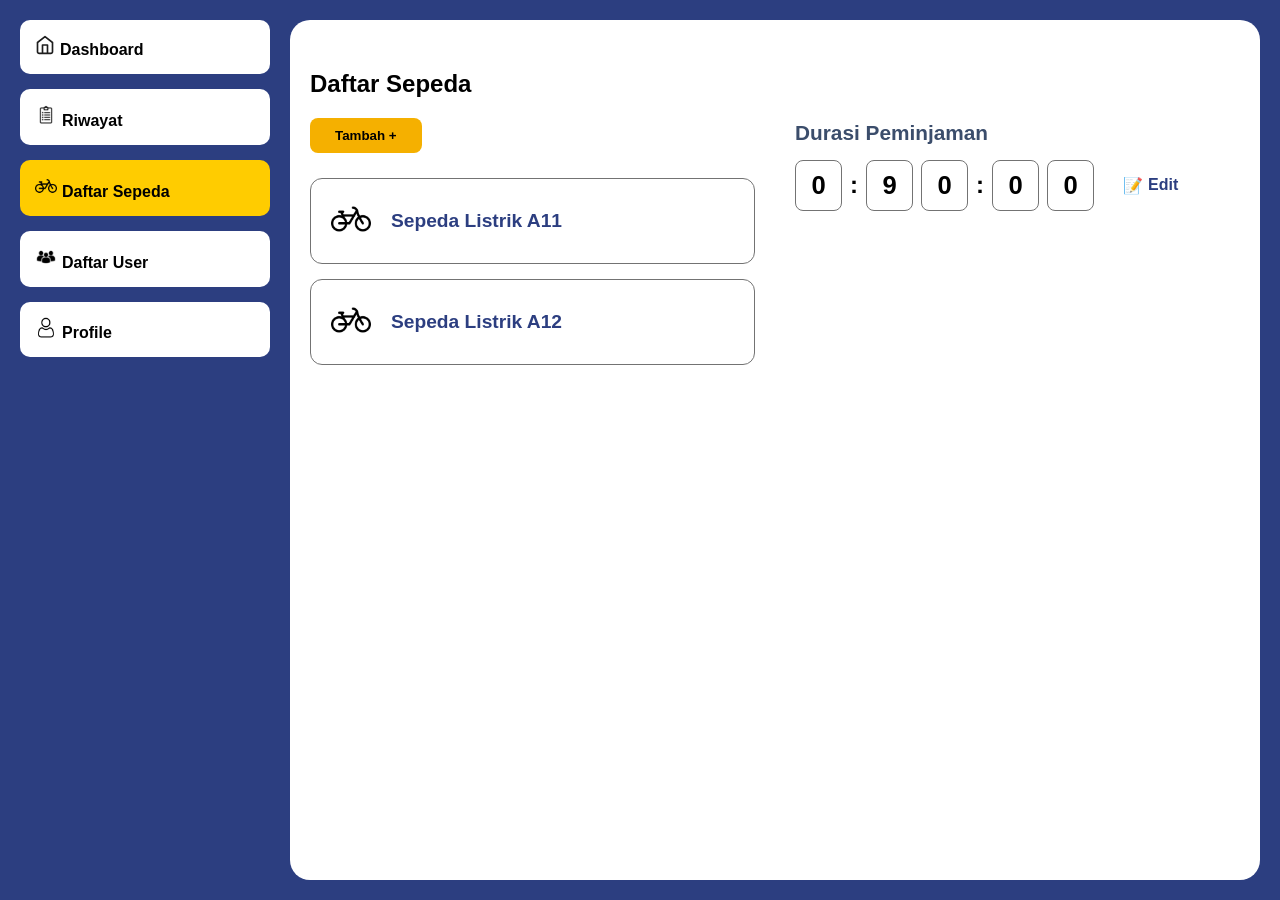
==== daftar-sepeda.html @ 7636c154 "first commit" ====
<!DOCTYPE html>
<html lang="id">
<head>
    <meta charset="UTF-8">
    <link rel="stylesheet" href="daftar-sepeda.css">
    <title>Dashboard</title>
</head>
<body>
    <div class="main-layout">
        
        <!-- Sidebar -->
        <nav class="sidebar">
            <button class="menu-item" style="font-size: 12pt;">
                <img src="assets/dash.svg" alt="dashboard" width="20pt" style="padding-right: 5px;">Dashboard
            </button>
            <button class="menu-item" style="font-size: 12pt;">
                <img src="assets/riw.svg" alt="riwayat" width="22pt" style="padding-right: 5px;">Riwayat
            </button>
            <button class="menu-item active" style="font-size: 12pt;">
                <img src="assets/sep.svg" alt="daftar sepeda" width="22pt" style="padding-right: 5px;">Daftar Sepeda
            </button>
            <button class="menu-item" style="font-size: 12pt;">
                <img src="assets/us.svg" alt="daftar user" width="22pt" style="padding-right: 5px;">Daftar User
            </button>
            <button class="menu-item" style="font-size: 12pt;">
                <img src="assets/pro.svg" alt="profile" width="22pt" style="padding-right: 5px;">Profile
            </button>
        </nav>

        <!-- Content Area -->
        <main class="content">
            <div class="sepeda-layout">
                
                <!-- Bagian Kiri: Daftar Sepeda -->
                <div class="sepeda-left">
                    <h2>Daftar Sepeda</h2>
                    <!-- Tambahkan ID btnBukaTambah di sini -->
                    <button class="btn-tambah" id="btnBukaTambah">Tambah +</button>

                    <!-- KOSONGKAN ISINYA, JS YANG AKAN MENGISI KARTUNYA SECARA OTOMATIS -->
                    <div class="sepeda-list" id="sepedaListContainer">
                    </div>
                </div>

                <!-- Bagian Kanan: Durasi Peminjaman -->
                <div class="sepeda-right">
                    <h3 class="durasi-title">Durasi Peminjaman</h3>
                    
                    <div class="durasi-container">
                        <input type="text" class="time-box" id="t-h" value="0" maxlength="1" readonly>
                        <span class="colon">:</span>
                        <input type="text" class="time-box" id="t-m1" value="9" maxlength="1" readonly>
                        <input type="text" class="time-box" id="t-m2" value="0" maxlength="1" readonly>
                        <span class="colon">:</span>
                        <input type="text" class="time-box" id="t-s1" value="0" maxlength="1" readonly>
                        <input type="text" class="time-box" id="t-s2" value="0" maxlength="1" readonly>
                        
                        <button class="btn-edit" id="btnEdit">
                            <span class="edit-icon">📝</span> Edit
                        </button>
                    </div>

                    <!-- Wadah untuk Tombol Batal & Simpan (Disembunyikan di awal) -->
                    <div class="action-buttons" id="actionButtons" style="display: none;">
                        <button class="btn-batal" id="btnBatal">Batal</button>
                        <button class="btn-simpan" id="btnSimpan">Simpan</button>
                    </div>
                </div>

            </div> <!-- Akhir sepeda-layout -->

            <!-- Kotak Detail Sepeda (Edit & Hapus) -->
            <div class="sepeda-detail-box" id="sepedaDetail" style="display: none;">
                <button class="btn-close-detail" id="btnCloseDetail">&times;</button>
                
                <div class="detail-icon">
                    <img src="assets/sepeda.svg" alt="sepeda">
                </div>
                
                <!-- Tag h3 diubah jadi input agar kompatibel 100% dengan fitur Edit JS -->
                <input type="text" class="detail-name-input" id="detailName" value="" readonly>
                
                <div class="detail-actions">
                    <button class="btn-edit-sepeda" id="btnEditSepeda">Edit</button>
                    <button class="btn-hapus-sepeda" id="btnHapusSepeda">Hapus</button>
                    <button class="btn-simpan-sepeda" id="btnSimpanSepeda" style="display: none;">Simpan</button>
                </div>
            </div>

            <!-- KOTAK BARU: Untuk Tambah Sepeda -->
            <div class="sepeda-detail-box" id="tambahSepedaBox" style="display: none;">
                <button class="btn-close-detail" id="btnCloseTambah">&times;</button>
                
                <div class="detail-icon">
                    <img src="assets/sepeda.svg" alt="sepeda">
                </div>
                
                <!-- Teks "Sepeda Listrik" berdampingan dengan input kotak -->
                <div class="input-tambah-container">
                    <span class="prefix-tambah">Sepeda Listrik</span>
                    <input type="text" id="inputKodeSepeda" class="input-kode" placeholder="..." maxlength="4">
                </div>
                
                <!-- Tombol Simpan/Tambah berwarna hijau -->
                <button class="btn-simpan-sepeda" id="btnSubmitTambah" style="background-color: #10b981; margin: 0 auto; display: block; width: 100%; max-width: 150px;">Tambah</button>
            </div>

        </main>
    </div>

    <script src="daftar-sepeda.js"></script>
</body>
</html>
---- daftar-sepeda.css ----
/* ==========================================================================
   1. Base & Layout Utama
   ========================================================================== */
body { 
    margin: 0; 
    font-family: sans-serif; 
    background-color: #2c3e80; 
    height: 100vh; 
}

.main-layout { 
    display: flex; 
    padding: 20px; 
    gap: 20px; 
    height: 100vh; 
    box-sizing: border-box; 
}

.content { 
    flex-grow: 1; 
    background: white; 
    border-radius: 20px; 
    padding: 20px; 
    overflow-y: auto; 
}

/* Layout untuk membagi halaman daftar sepeda (Kiri & Kanan) */
.sepeda-layout {
    display: flex;
    justify-content: space-between;
    align-items: flex-start;
    gap: 40px;
    padding-top: 10px;
}

/* ==========================================================================
   2. Sidebar & Logo
   ========================================================================== */
.sidebar { 
    width: 250px; 
    display: flex; 
    flex-direction: column; 
    gap: 15px; 
}

.logo-sidebar {
    padding: 20px;
    text-align: center;
    margin-bottom: 20px;
}

.logo-sidebar img {
    width: 80%;
    max-width: 120px;
    height: auto;
}

.menu-item { 
    padding: 15px; 
    border-radius: 10px; 
    border: none; 
    cursor: pointer; 
    font-weight: bold; 
    text-align: left; 
    background: white; 
}

.menu-item.active { 
    background: #ffcc00; 
}

/* ==========================================================================
   3. Bagian Kiri: Daftar & Card Sepeda
   ========================================================================== */
.sepeda-left {
    flex: 1;
    max-width: 500px;
}

.btn-tambah {
    background-color: #f5b000;
    color: black;
    border: none;
    padding: 10px 25px;
    border-radius: 8px;
    font-weight: bold;
    cursor: pointer;
    margin-bottom: 25px;
}

.sepeda-list {
    display: flex;
    flex-direction: column;
    gap: 15px;
}

.sepeda-card {
    display: flex;
    align-items: center;
    padding: 20px;
    border: 1px solid #737373;
    border-radius: 12px;
    gap: 20px;
    cursor: pointer;
    transition: background-color 0.2s;
}

.sepeda-card:hover {
    background-color: #f0f0f0;
}

.sepeda-card.active {
    background-color: #a0a6b1;
    border-color: #a0a6b1;
}

.sepeda-card.active .bike-name {
    color: #2c3e80;
}

.bike-icon-box img {
    width: 40px;
}

.bike-name {
    font-weight: bold;
    font-size: 1.2em;
    color: #2c3e80;
}

/* ==========================================================================
   4. Bagian Kanan: Durasi Peminjaman & Tombol Aksi
   ========================================================================== */
.sepeda-right {
    flex: 1;
    padding-top: 50px;
    display: flex;
    flex-direction: column;
    align-items: flex-start;
}

.durasi-title {
    color: #3b4d6b;
    margin-bottom: 15px;
    font-size: 1.3em;
}

.durasi-container {
    display: flex;
    align-items: center;
    gap: 8px;
}

.time-box {
    border: 1px solid #737373;
    border-radius: 8px;
    padding: 10px 0;
    font-size: 1.6em;
    font-weight: bold;
    text-align: center;
    background-color: white;
    width: 45px;
    color: black;
    outline: none;
}

.time-box:read-only {
    cursor: default;
}

.time-box:focus:not(:read-only) {
    border-color: #2c3e80;
    box-shadow: 0 0 5px rgba(44, 62, 128, 0.3);
}

.colon {
    font-size: 1.5em;
    font-weight: bold;
}

.btn-edit {
    background: none;
    border: none;
    color: #2c3e80;
    font-weight: bold;
    font-size: 1em;
    cursor: pointer;
    margin-left: 15px;
    display: flex;
    align-items: center;
    gap: 5px;
}

.btn-edit.disabled {
    color: #b0b0b0;
    cursor: not-allowed;
}

.action-buttons {
    display: flex;
    gap: 15px;
    margin-top: 15px;
    margin-left: 70px;
}

.btn-batal {
    background-color: #ef4444;
    color: white;
    border: none;
    padding: 10px 25px;
    border-radius: 8px;
    font-weight: bold;
    cursor: pointer;
}

.btn-simpan {
    background-color: #10b981;
    color: white;
    border: none;
    padding: 10px 25px;
    border-radius: 8px;
    font-weight: bold;
    cursor: pointer;
}

/* ==========================================================================
   5. Kotak Detail Sepeda
   ========================================================================== */
.sepeda-detail-box {
    position: relative; /* Penting untuk tombol close (&times;) absolut di dalamnya */
    margin-top: -98px;
    border: 1px solid #737373;
    border-radius: 12px;
    padding: 40px 20px;
    display: flex;
    flex-direction: column;
    align-items: center;
    width: 100%;
    max-width: 350px;
    background-color: white;
    margin-left: 500px;
    margin-right: auto; 
}

.btn-close-detail {
    position: absolute;
    top: 10px;
    right: 15px;
    background: none;
    border: none;
    font-size: 24px;
    cursor: pointer;
    color: #737373;
}

.detail-icon img {
    width: 60px;
    margin-bottom: 15px;
}

.detail-name {
    color: #2c3e80;
    margin-bottom: 25px;
    font-size: 1.4em;
    text-align: center;
}

.detail-actions {
    display: flex;
    flex-direction: column;
    gap: 15px;
    width: 100%;
    max-width: 150px;
}

.btn-edit-sepeda {
    background-color: #f5b000;
    color: black;
    border: none;
    padding: 12px;
    border-radius: 8px;
    font-weight: bold;
    cursor: pointer;
}

.btn-hapus-sepeda {
    background-color: #ef4444;
    color: white;
    border: none;
    padding: 12px;
    border-radius: 8px;
    font-weight: bold;
    cursor: pointer;
}

/* Mengganti gaya H3 menjadi Input yang tak terlihat bingkainya */
.detail-name-input {
    color: #2c3e80;
    margin-bottom: 25px;
    font-size: 1.4em;
    text-align: center;
    font-weight: bold;
    border: none;
    background: transparent;
    width: 100%;
    font-family: inherit;
    outline: none; /* Menghilangkan garis biru saat diklik */
}

/* Sedikit garis bawah saat sedang diedit agar user tahu */
.detail-name-input:not(:read-only) {
    border-bottom: 2px dashed #a0a6b1; 
    border-radius: 0;
}

/* State saat tombol Edit berubah jadi abu-abu */
.btn-edit-sepeda.editing {
    background-color: #808080; /* Warna abu-abu */
    color: black;
    cursor: default;
}

/* Desain Tombol Simpan (Hijau) */
.btn-simpan-sepeda {
    background-color: #10b981; /* Hijau terang */
    color: white;
    border: none;
    padding: 12px;
    border-radius: 8px;
    font-weight: bold;
    cursor: pointer;
}

/* Styling Khusus Kotak Tambah Sepeda */
.input-tambah-container {
    display: flex;
    align-items: center;
    justify-content: center;
    gap: 10px;
    margin-bottom: 25px;
    font-size: 1.4em;
    color: #2c3e80;
    font-weight: bold;
}

.input-kode {
    width: 60px;
    font-size: 1em;
    padding: 5px;
    border: 1px solid #737373;
    border-radius: 8px;
    text-align: center;
    outline: none;
    font-weight: bold;
    color: #2c3e80;
}

.input-kode:focus {
    border-color: #2c3e80;
    box-shadow: 0 0 5px rgba(44, 62, 128, 0.3);
}
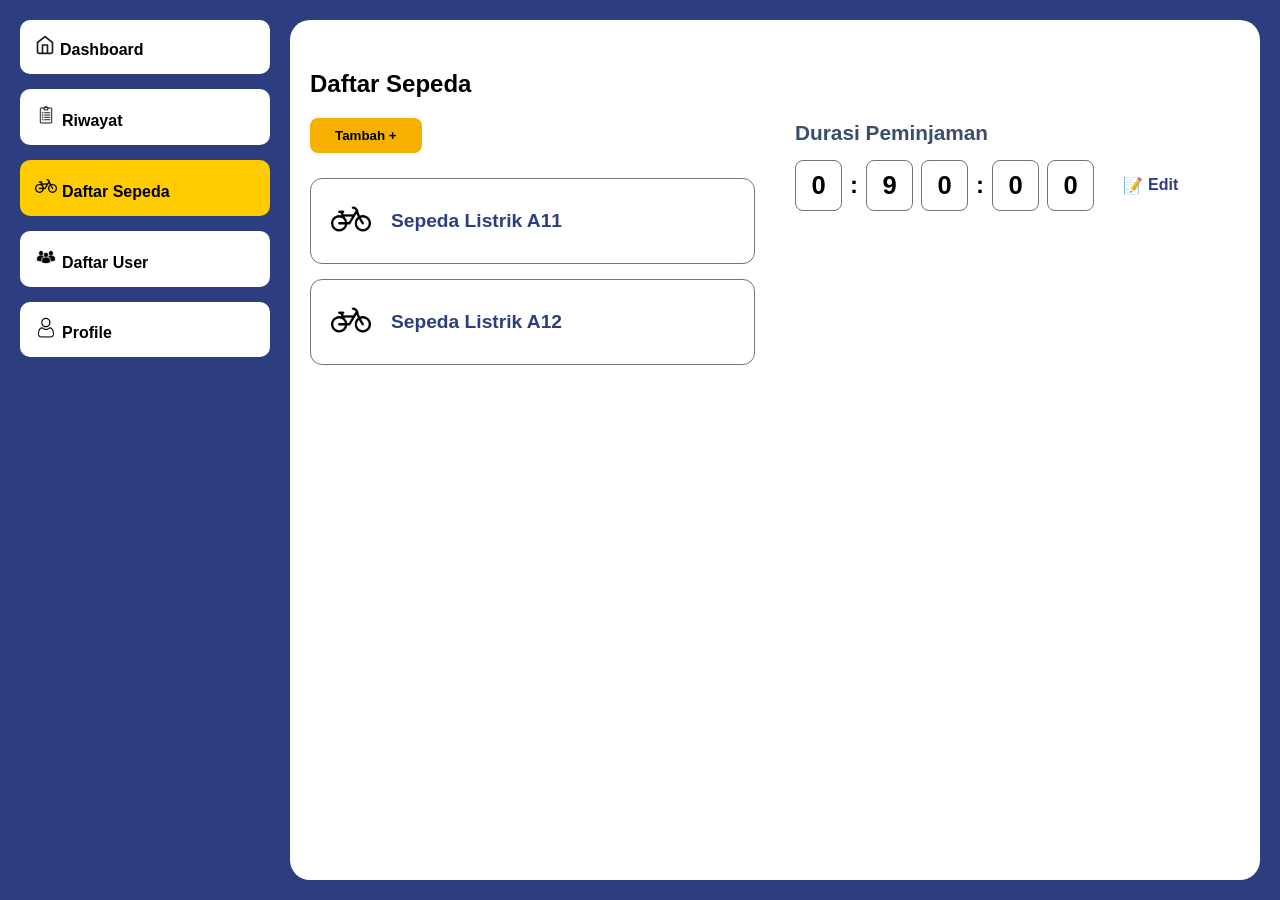
==== commit b25c27e4: "Update Modal" ====
--- a/daftar-sepeda.html
+++ b/daftar-sepeda.html
@@ -108,6 +108,25 @@
         </main>
     </div>
 
+    <!-- KOTAK MODAL KONFIRMASI HAPUS (Custom Alert) -->
+<div class="modal-overlay" id="modalConfirmHapus" style="display: none;">
+    <div class="modal-confirm-box">
+        <div class="modal-icon">
+            <img src="assets/sepeda.svg" alt="sepeda">
+        </div>
+        
+        <h4 class="modal-bike-name" id="confirmBikeName">Sepeda Listrik A11</h4>
+        
+        <h2 class="modal-title">Yakin Hapus?</h2>
+        <p class="modal-warning">Segala bentuk penghapusan tidak dapat dipulihkan!</p>
+        
+        <div class="modal-actions">
+            <button class="btn-hapus-confirm" id="btnConfirmHapus">Hapus</button>
+            <button class="btn-batal-confirm" id="btnCancelHapus">Batal</button>
+        </div>
+    </div>
+</div>
+
     <script src="daftar-sepeda.js"></script>
 </body>
 </html>
--- a/daftar-sepeda.css
+++ b/daftar-sepeda.css
@@ -358,4 +358,79 @@
 .input-kode:focus {
     border-color: #2c3e80;
     box-shadow: 0 0 5px rgba(44, 62, 128, 0.3);
+}
+
+/* ==========================================================================
+   MODAL KONFIRMASI HAPUS (CUSTOM ALERT)
+   ========================================================================== */
+.modal-overlay {
+    position: fixed;
+    top: 0; left: 0; width: 100%; height: 100%;
+    background: rgba(0, 0, 0, 0.4); /* Background gelap transparan */
+    backdrop-filter: blur(2px); /* Efek blur seperti di desain */
+    display: flex;
+    justify-content: center;
+    align-items: center;
+    z-index: 9999; /* Pastikan selalu tampil di paling depan */
+}
+
+.modal-confirm-box {
+    background: white;
+    padding: 40px 50px;
+    border-radius: 15px;
+    text-align: center;
+    width: 90%;
+    max-width: 550px;
+    box-shadow: 0 10px 25px rgba(0,0,0,0.2);
+}
+
+.modal-icon img { width: 60px; margin-bottom: 10px; }
+
+.modal-bike-name {
+    color: #2c3e80;
+    font-size: 1.2em;
+    margin-bottom: 25px;
+    font-weight: bold;
+}
+
+.modal-title {
+    font-size: 2.2em;
+    margin-bottom: 10px;
+    font-weight: bold;
+    color: #000;
+}
+
+.modal-warning {
+    color: #ef4444; /* Merah terang */
+    font-size: 1.1em;
+    margin-bottom: 35px;
+    font-weight: bold;
+}
+
+.modal-actions {
+    display: flex;
+    justify-content: center;
+    gap: 20px; /* Jarak antar tombol Hapus dan Batal */
+}
+
+.btn-hapus-confirm {
+    background-color: #ef4444; 
+    color: white;
+    border: none; 
+    padding: 12px 40px; 
+    border-radius: 8px;
+    font-size: 1.1em; 
+    font-weight: bold; 
+    cursor: pointer;
+}
+
+.btn-batal-confirm {
+    background-color: #10b981; 
+    color: white;
+    border: none; 
+    padding: 12px 40px; 
+    border-radius: 8px;
+    font-size: 1.1em; 
+    font-weight: bold; 
+    cursor: pointer;
 }
